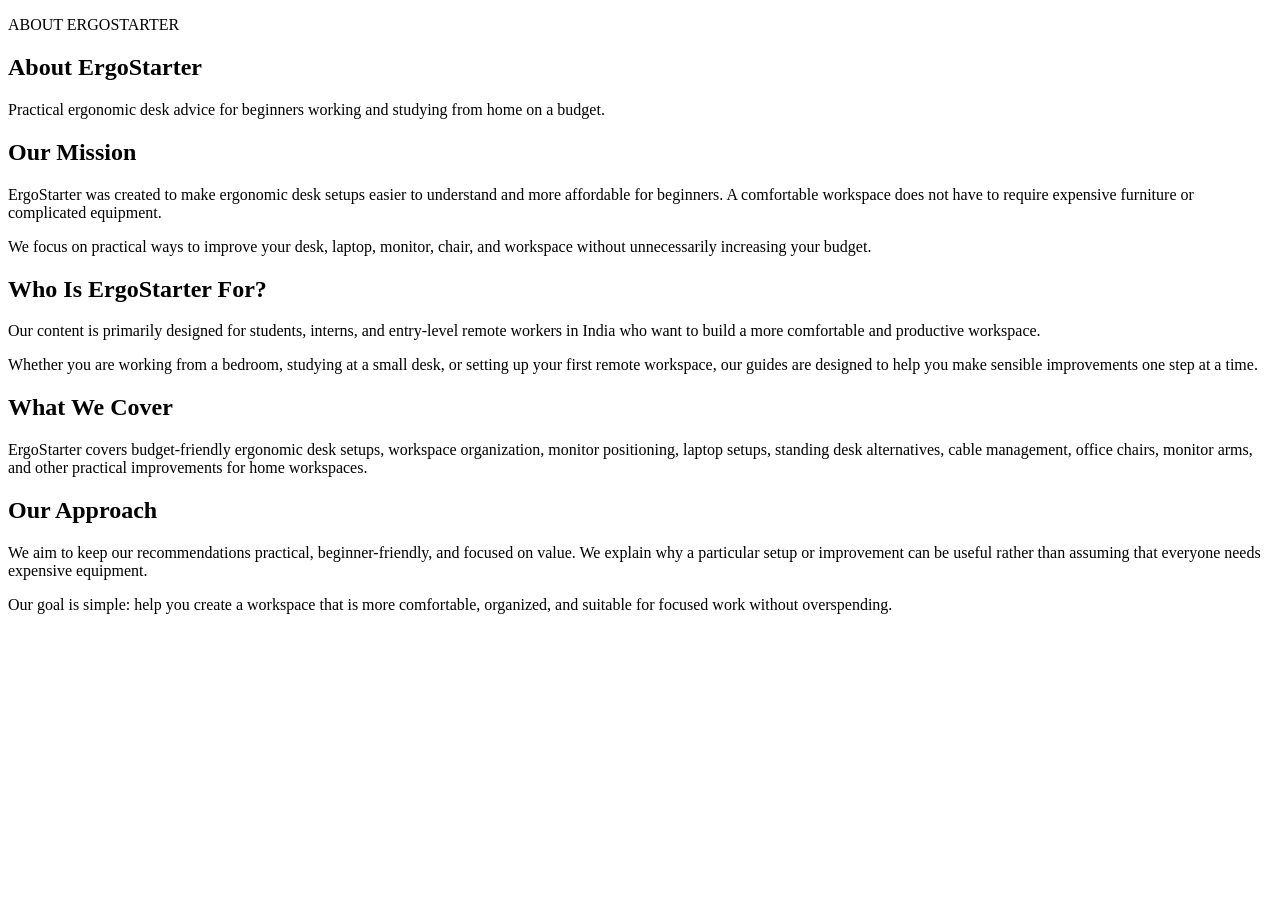
==== ErgoStrater-main/about/index.html @ 5c1806fb "Pre_existing ErgoStarter website" ====
<!DOCTYPE html>
<html lang="en">
<head>
    <meta charset="UTF-8">
    <meta name="viewport" content="width=device-width, initial-scale=1.0">

    <title>About ErgoStarter | Affordable Ergonomic Desk Setups</title>

    <meta
        name="description"
        content="Learn about ErgoStarter and our mission to help students, interns, and beginner remote workers in India create affordable ergonomic desk setups."
    >

    <link rel="canonical" href="https://ergostarter.pro/about/">

    <link rel="stylesheet" href="/assets/css/style.css">
    <link rel="stylesheet" href="/assets/css/components.css">
    <link rel="stylesheet" href="/assets/css/responsive.css">

<!-- Google tag (gtag.js) -->
<script async src="https://www.googletagmanager.com/gtm.js?id=GTM-KK4GDS9F"></script>
<script>
  window.dataLayer = window.dataLayer || [];
  function gtag(){dataLayer.push(arguments);}
  gtag('js', new Date());
</script>

<!-- OpenGraph Metadata -->
<meta property="og:type" content="website" />
<meta property="og:site_name" content="ErgoStarter" />
<meta property="og:title" content="ErgoStarter: Budget Ergonomic Desk Setups in India" />
<meta property="og:description" content="Practical posture fixes, DIY workspace improvements, and budget ergonomic desk gear under ₹5,000 for Indian students and WFH beginners." />
<meta property="og:url" content="https://ergostarter.pro/" />

<!-- JSON-LD Structured Data (Organization & WebSite) -->
<script type="application/ld+json">
{
  "@context": "https://schema.org",
  "@graph": [
    {
      "@type": "Organization",
      "@id": "https://ergostarter.pro/#organization",
      "name": "ErgoStarter",
      "url": "https://ergostarter.pro/",
      "description": "Budget ergonomic workspace design and posture optimization guides for Indian students and remote workers."
    },
    {
      "@type": "WebSite",
      "@id": "https://ergostarter.pro/#website",
      "url": "https://ergostarter.pro/",
      "name": "ErgoStarter",
      "publisher": {
        "@id": "https://ergostarter.pro/#organization"
      }
    }
  ]
}
</script>
</head>

<body>

    <div id="site-header"></div>

    <main>

        <section class="section">
            <div class="container">

                <div class="article-header">

                    <p class="eyebrow">ABOUT ERGOSTARTER</p>

                    <h1>About ErgoStarter</h1>

                    <p class="article-intro">
                        Practical ergonomic desk advice for beginners
                        working and studying from home on a budget.
                    </p>

                </div>

                <div class="article-content">

                    <h2>Our Mission</h2>

                    <p>
                        ErgoStarter was created to make ergonomic desk setups
                        easier to understand and more affordable for beginners.
                        A comfortable workspace does not have to require
                        expensive furniture or complicated equipment.
                    </p>

                    <p>
                        We focus on practical ways to improve your desk,
                        laptop, monitor, chair, and workspace without
                        unnecessarily increasing your budget.
                    </p>

                    <h2>Who Is ErgoStarter For?</h2>

                    <p>
                        Our content is primarily designed for students,
                        interns, and entry-level remote workers in India who
                        want to build a more comfortable and productive
                        workspace.
                    </p>

                    <p>
                        Whether you are working from a bedroom, studying at a
                        small desk, or setting up your first remote workspace,
                        our guides are designed to help you make sensible
                        improvements one step at a time.
                    </p>

                    <h2>What We Cover</h2>

                    <p>
                        ErgoStarter covers budget-friendly ergonomic desk
                        setups, workspace organization, monitor positioning,
                        laptop setups, standing desk alternatives, cable
                        management, office chairs, monitor arms, and other
                        practical improvements for home workspaces.
                    </p>

                    <h2>Our Approach</h2>

                    <p>
                        We aim to keep our recommendations practical,
                        beginner-friendly, and focused on value. We explain
                        why a particular setup or improvement can be useful
                        rather than assuming that everyone needs expensive
                        equipment.
                    </p>

                    <p>
                        Our goal is simple: help you create a workspace that
                        is more comfortable, organized, and suitable for
                        focused work without overspending.
                    </p>

                </div>

            </div>
        </section>

    </main>

    <div id="site-footer"></div>

    <script src="/assets/js/components.js"></script>

</body>
</html>
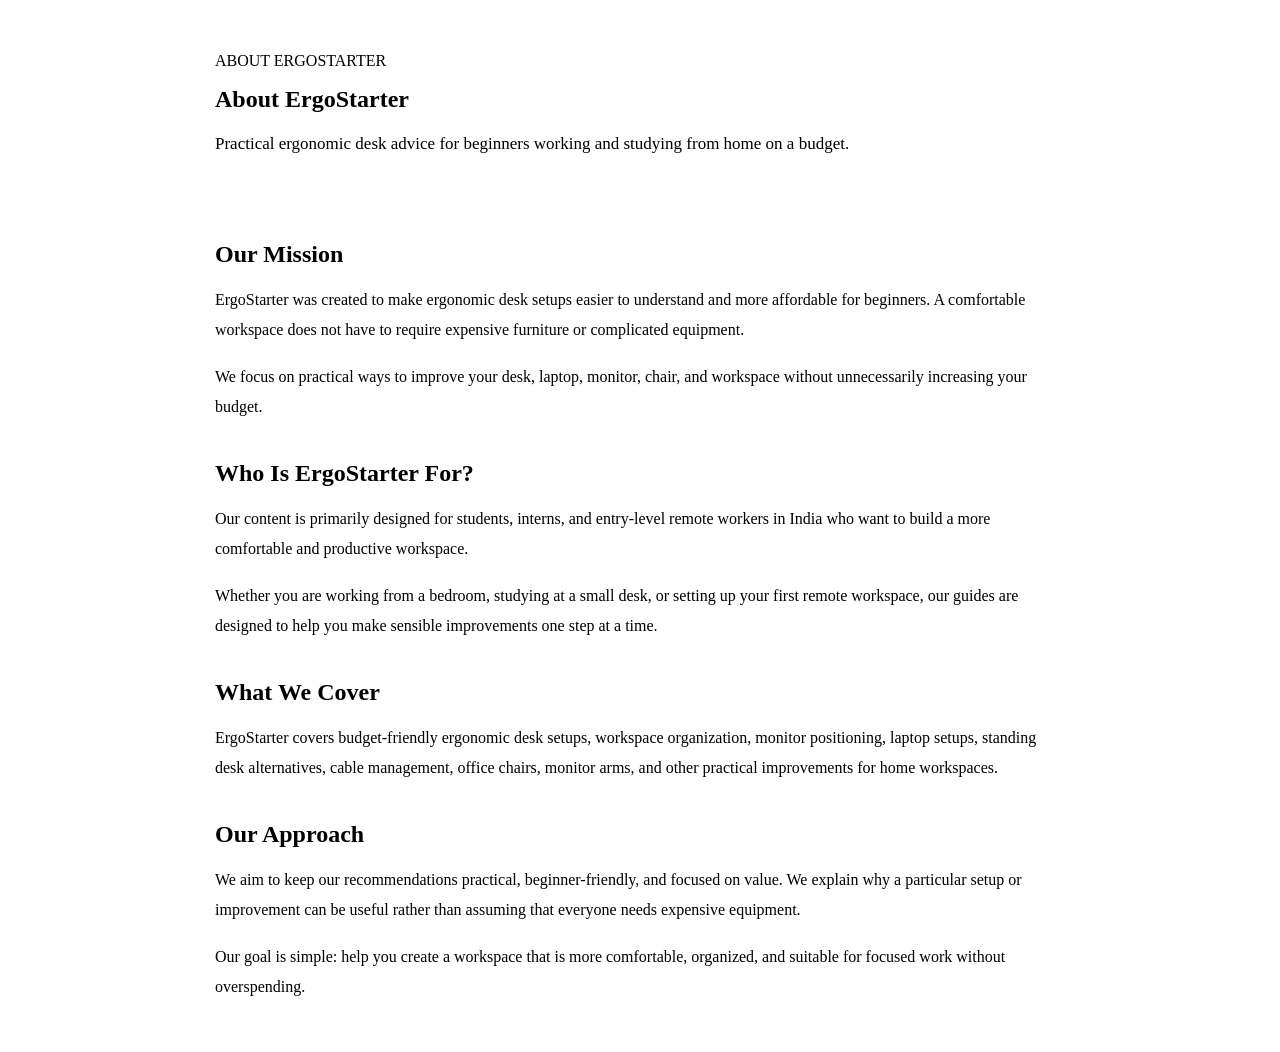
==== commit 40806df2: "Improve website design, layout and responsive styling" ====
--- a/ErgoStrater-main/about/index.html
+++ b/ErgoStrater-main/about/index.html
@@ -56,6 +56,7 @@
   ]
 }
 </script>
+<link rel="stylesheet" href="../assets/css/layout-refinement.css">
 </head>
 
 <body>
@@ -151,4 +152,4 @@
     <script src="/assets/js/components.js"></script>
 
 </body>
-</html>+</html>
--- a/ErgoStrater-main/assets/css/layout-refinement.css
+++ b/ErgoStrater-main/assets/css/layout-refinement.css
@@ -0,0 +1,530 @@
+﻿/* =========================================
+   ERGOSTARTER — GLOBAL LAYOUT REFINEMENT
+   ========================================= */
+
+/* Consistent page width */
+.container {
+    width: min(calc(100% - 64px), 1200px);
+    margin-inline: auto;
+}
+
+.content-container {
+    width: min(calc(100% - 64px), 850px);
+    margin-inline: auto;
+}
+
+/* Consistent section rhythm */
+.value-section,
+.guides-section,
+.gear-section,
+.article-section {
+    padding-top: 80px;
+    padding-bottom: 80px;
+}
+
+/* Section heading spacing */
+.section-header-row {
+    gap: 28px;
+    margin-bottom: 36px;
+}
+
+.section-heading h2 {
+    margin-bottom: 16px;
+}
+
+/* Consistent grid spacing */
+.value-grid,
+.guide-grid,
+.gear-grid {
+    column-gap: 24px;
+    row-gap: 28px;
+}
+
+/* Article readability */
+.article-section .content-container {
+    max-width: 780px;
+}
+
+/* Tablet */
+@media (max-width: 900px) {
+    .container {
+        width: min(calc(100% - 48px), 1200px);
+    }
+
+    .content-container {
+        width: min(calc(100% - 48px), 850px);
+    }
+
+    .value-section,
+    .guides-section,
+    .gear-section,
+    .article-section {
+        padding-top: 64px;
+        padding-bottom: 64px;
+    }
+}
+
+/* Mobile */
+@media (max-width: 600px) {
+    .container {
+        width: calc(100% - 32px);
+    }
+
+    .content-container {
+        width: calc(100% - 32px);
+    }
+
+    .value-section,
+    .guides-section,
+    .gear-section,
+    .article-section {
+        padding-top: 48px;
+        padding-bottom: 48px;
+    }
+
+    .section-header-row {
+        gap: 14px;
+        margin-bottom: 24px;
+    }
+
+    .value-grid,
+    .guide-grid,
+    .gear-grid {
+        row-gap: 20px;
+    }
+}
+
+/* =========================================
+   ERGOSTARTER — CONSISTENT SPACING SYSTEM
+   ========================================= */
+
+/* Desktop layout */
+@media (min-width: 901px) {
+    .hero {
+        padding-top: 76px;
+        padding-bottom: 76px;
+    }
+
+    .search-section {
+        padding-top: 0;
+        padding-bottom: 64px;
+    }
+
+    .value-section,
+    .guides-section,
+    .gear-section,
+    .setup-cta,
+    .newsletter-section,
+    .article-section {
+        padding-top: 72px;
+        padding-bottom: 72px;
+    }
+
+    .value-grid {
+        margin-top: 32px;
+    }
+
+    .section-header-row {
+        margin-bottom: 32px;
+    }
+}
+
+/* Tablet spacing */
+@media (min-width: 601px) and (max-width: 900px) {
+    .hero {
+        padding-top: 60px;
+        padding-bottom: 60px;
+    }
+
+    .value-section,
+    .guides-section,
+    .gear-section,
+    .setup-cta,
+    .newsletter-section,
+    .article-section {
+        padding-top: 56px;
+        padding-bottom: 56px;
+    }
+}
+
+/* Mobile spacing */
+@media (max-width: 600px) {
+    .hero {
+        padding-top: 44px;
+        padding-bottom: 48px;
+    }
+
+    .value-section,
+    .guides-section,
+    .gear-section,
+    .setup-cta,
+    .newsletter-section,
+    .article-section {
+        padding-top: 44px;
+        padding-bottom: 44px;
+    }
+
+    .search-section {
+        padding-bottom: 40px;
+    }
+
+    .section-header-row {
+        margin-bottom: 22px;
+    }
+
+    .value-grid {
+        margin-top: 24px;
+    }
+}
+
+/* =========================================
+   EDITORIAL / ABOUT PAGE LAYOUT
+   ========================================= */
+
+.article-header,
+.article-content {
+    width: 100%;
+    max-width: 850px;
+    margin-left: auto;
+    margin-right: auto;
+}
+
+.article-header {
+    padding: 28px 0 30px;
+}
+
+.article-header h1 {
+    margin-top: 12px;
+    margin-bottom: 16px;
+    line-height: 1.1;
+}
+
+.article-header .article-intro {
+    max-width: 720px;
+    line-height: 1.75;
+    font-size: 17px;
+}
+
+.article-content {
+    padding-top: 34px;
+    padding-bottom: 24px;
+}
+
+.article-content h2 {
+    margin-top: 38px;
+    margin-bottom: 14px;
+    line-height: 1.2;
+}
+
+.article-content h2:first-child {
+    margin-top: 0;
+}
+
+.article-content p {
+    margin-bottom: 18px;
+    line-height: 1.85;
+    max-width: 100%;
+}
+
+@media (max-width: 600px) {
+    .article-header {
+        padding-top: 20px;
+        padding-bottom: 22px;
+    }
+
+    .article-header .article-intro {
+        font-size: 15px;
+    }
+
+    .article-content {
+        padding-top: 26px;
+        padding-bottom: 16px;
+    }
+
+    .article-content h2 {
+        margin-top: 30px;
+        margin-bottom: 12px;
+    }
+
+    .article-content p {
+        line-height: 1.75;
+        margin-bottom: 15px;
+    }
+}
+
+/* =========================================
+   COMPLETE SETUP GUIDE — SPACING REFINEMENT
+   ========================================= */
+
+.article-page .article-header {
+    padding-top: 52px;
+    padding-bottom: 38px;
+}
+
+.article-page .article-header .content-container {
+    max-width: 850px;
+}
+
+.article-page .article-header h1 {
+    margin-top: 12px;
+    margin-bottom: 16px;
+    line-height: 1.12;
+}
+
+.article-page .article-intro {
+    max-width: 760px;
+    line-height: 1.75;
+}
+
+.article-page .article-meta {
+    margin-top: 16px;
+    gap: 12px;
+    flex-wrap: wrap;
+}
+
+.article-page .article-section {
+    padding-top: 38px;
+    padding-bottom: 38px;
+}
+
+.article-page .article-section .content-container {
+    max-width: 760px;
+}
+
+.article-page .article-section h2 {
+    margin-bottom: 16px;
+    line-height: 1.25;
+}
+
+.article-page .article-section p {
+    margin-bottom: 14px;
+    font-size: 16px;
+    line-height: 1.8;
+}
+
+.article-page .article-highlight {
+    padding: 26px 30px;
+    border-radius: 14px;
+}
+
+.article-page .article-toc {
+    gap: 8px;
+    margin-top: 18px;
+}
+
+.article-page .article-toc a {
+    padding: 11px 16px;
+    line-height: 1.5;
+}
+
+.article-page .article-tip {
+    margin-top: 18px;
+    padding: 16px 20px;
+    line-height: 1.7;
+}
+
+.article-page .article-section:last-of-type {
+    padding-bottom: 48px;
+}
+
+/* Mobile */
+@media (max-width: 600px) {
+    .article-page .article-header {
+        padding-top: 34px;
+        padding-bottom: 28px;
+    }
+
+    .article-page .article-section {
+        padding-top: 30px;
+        padding-bottom: 30px;
+    }
+
+    .article-page .article-section .content-container {
+        max-width: 100%;
+    }
+
+    .article-page .article-highlight {
+        padding: 20px;
+    }
+
+    .article-page .article-toc a {
+        padding: 10px 12px;
+    }
+}
+
+/* =========================================
+   COMPLETE SETUP GUIDE — FINAL CTA
+   ========================================= */
+
+.article-page .article-cta {
+    padding: 64px 24px;
+    background: #172b22;
+    color: #ffffff;
+}
+
+.article-page .article-cta .content-container {
+    max-width: 760px;
+    margin-inline: auto;
+    text-align: center;
+}
+
+.article-page .article-cta h2 {
+    max-width: 680px;
+    margin: 0 auto 18px;
+    color: #ffffff;
+    font-size: clamp(28px, 3.5vw, 40px);
+    line-height: 1.2;
+}
+
+.article-page .article-cta p {
+    max-width: 620px;
+    margin: 0 auto 26px;
+    color: #dce6df;
+    font-size: 16px;
+    line-height: 1.75;
+}
+
+.article-page .article-cta-actions {
+    display: flex;
+    justify-content: center;
+    align-items: center;
+    gap: 14px;
+    flex-wrap: wrap;
+}
+
+.article-page .article-cta-actions .btn {
+    min-height: 44px;
+    padding: 12px 22px;
+}
+
+@media (max-width: 600px) {
+    .article-page .article-cta {
+        padding: 46px 20px;
+    }
+
+    .article-page .article-cta-actions {
+        flex-direction: column;
+        gap: 12px;
+    }
+
+    .article-page .article-cta-actions .btn {
+        width: 100%;
+    }
+}
+
+/* =========================================
+   COMPLETE SETUP GUIDE — CONSISTENT STEPS
+   ========================================= */
+
+.article-page #desk-height,
+.article-page #monitor-position,
+.article-page #laptop-setup,
+.article-page #chair-posture,
+.article-page #diy-upgrades,
+.article-page #upgrade-priority {
+    background: #f7f8f5;
+    border-bottom: 1px solid #e8ece6;
+}
+
+.article-page #desk-height {
+    border-top: 1px solid #e8ece6;
+}
+
+.article-page #upgrade-priority {
+    border-bottom: 0;
+}
+
+
+/* =========================================
+   GUIDES PAGE — SPACING REFINEMENT
+   ========================================= */
+
+.guides-page > .hero {
+    min-height: 0;
+    padding-block: clamp(64px, 8vw, 100px);
+}
+
+.guides-page > .hero .container {
+    gap: clamp(40px, 6vw, 80px);
+}
+
+.guides-page > .article-section {
+    padding-block: clamp(48px, 6vw, 72px);
+}
+
+.guides-page > .article-section .content-container {
+    max-width: 850px;
+}
+
+.guides-page > .value-section {
+    padding-block: clamp(56px, 7vw, 88px);
+}
+
+.guides-page > .value-section .section-heading {
+    margin-bottom: 28px;
+}
+
+.guides-page .guide-grid {
+    gap: 24px;
+    align-items: stretch;
+}
+
+.guides-page .guide-card {
+    height: 100%;
+}
+
+/* Tablet */
+@media (max-width: 900px) {
+    .guides-page > .hero {
+        padding-block: 60px;
+    }
+
+    .guides-page > .hero .container {
+        gap: 36px;
+    }
+}
+
+/* Mobile */
+@media (max-width: 600px) {
+    .guides-page > .hero {
+        padding-block: 44px;
+    }
+
+    .guides-page > .article-section {
+        padding-block: 40px;
+    }
+
+    .guides-page > .value-section {
+        padding-block: 48px;
+    }
+
+    .guides-page > .value-section .section-heading {
+        margin-bottom: 22px;
+    }
+
+    .guides-page .guide-grid {
+        gap: 18px;
+    }
+}
+
+
+/* Gear page: upgrade order layout */
+.article-list .article-tip {
+    display: flex;
+    flex-direction: column;
+    align-items: flex-start;
+    gap: 8px;
+    margin-top: 12px;
+    padding: 16px 20px;
+}
+
+.article-list .article-tip strong {
+    white-space: normal;
+    line-height: 1.5;
+}
+
+.article-list .article-tip p {
+    margin: 0;
+    line-height: 1.7;
+}
+
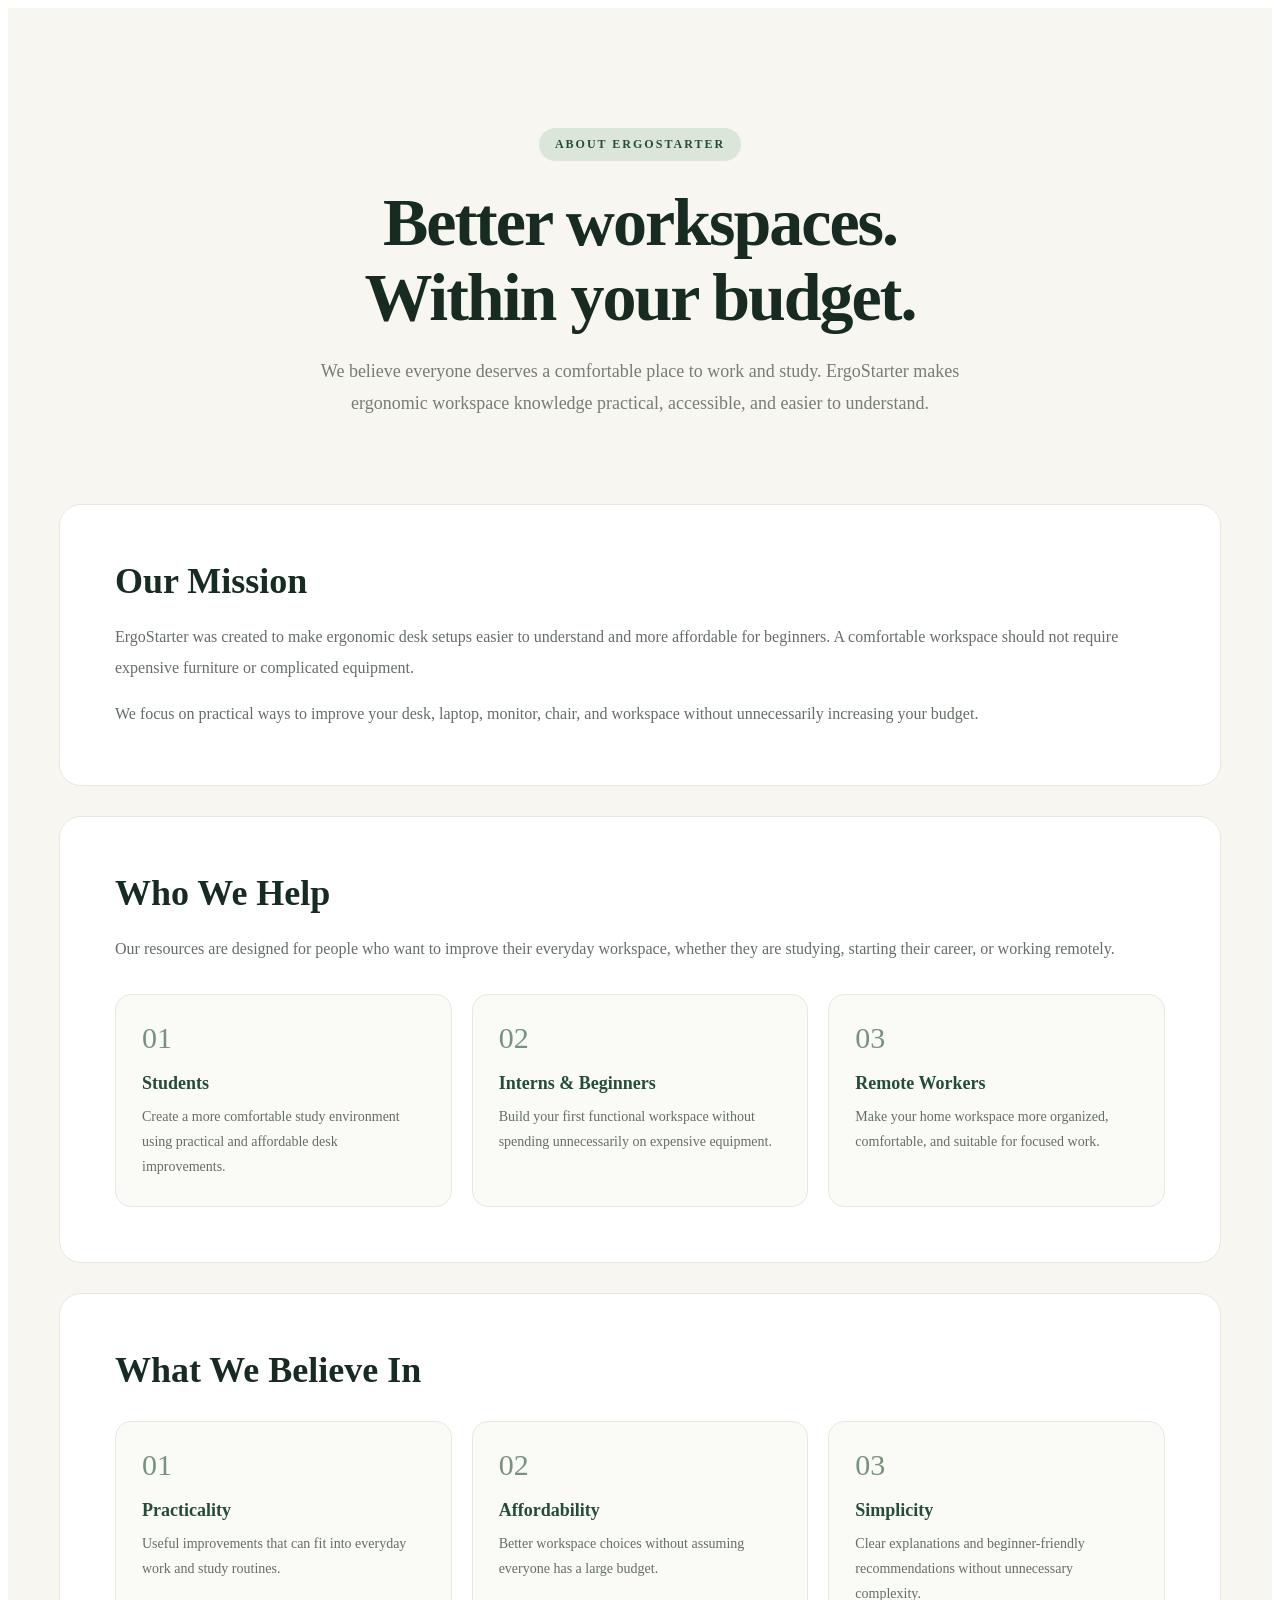
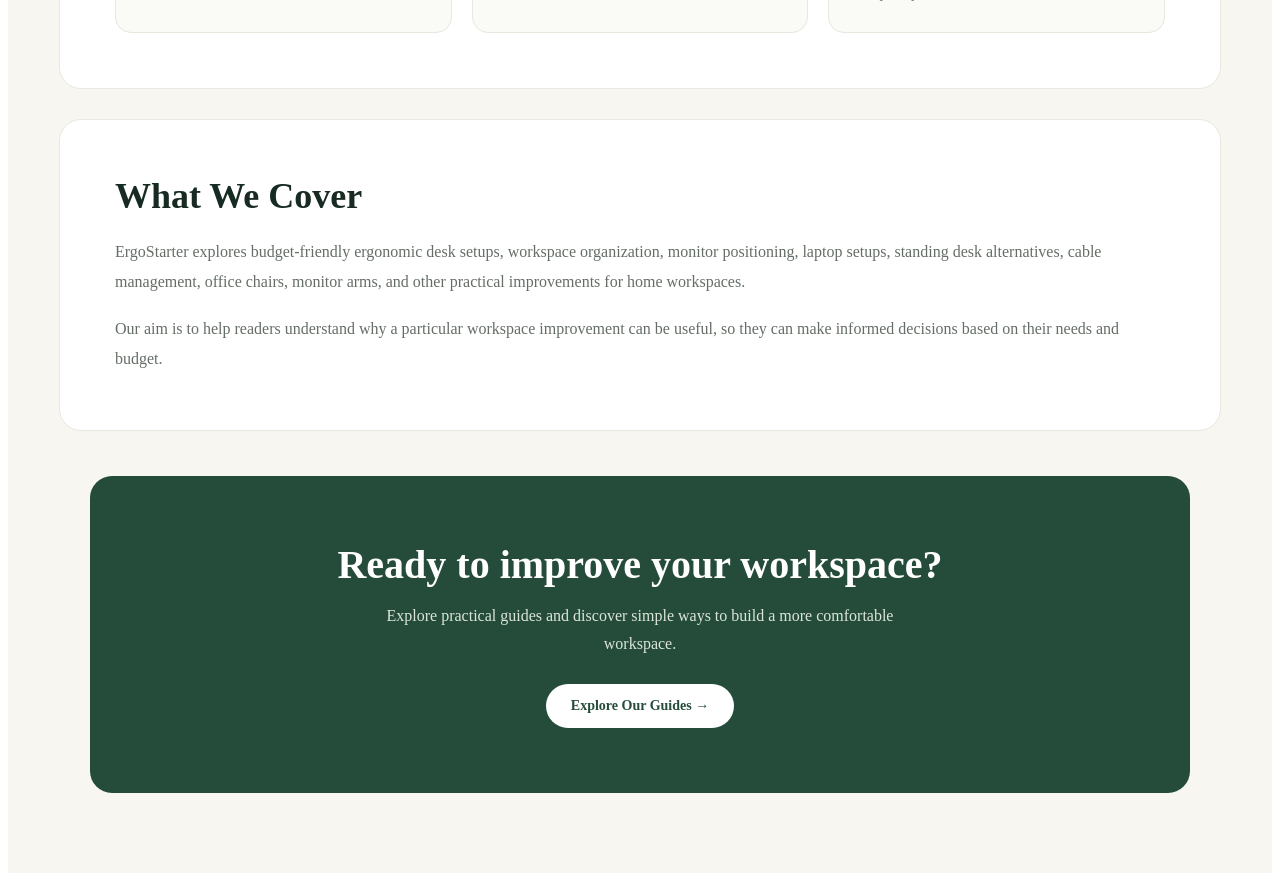
==== commit 95c1f8d7: "Improve frontend design and polish website pages" ====
--- a/ErgoStrater-main/about/index.html
+++ b/ErgoStrater-main/about/index.html
@@ -1,148 +1,354 @@
-<!DOCTYPE html>
+﻿<!DOCTYPE html>
 <html lang="en">
 <head>
     <meta charset="UTF-8">
     <meta name="viewport" content="width=device-width, initial-scale=1.0">
 
-    <title>About ErgoStarter | Affordable Ergonomic Desk Setups</title>
-
-    <meta
-        name="description"
-        content="Learn about ErgoStarter and our mission to help students, interns, and beginner remote workers in India create affordable ergonomic desk setups."
-    >
+    <title>About ErgoStarter | Our Mission & Approach</title>
+
+    <meta name="description" content="Discover ErgoStarter's mission to help students, interns, and remote workers build comfortable and affordable ergonomic workspaces in India.">
 
     <link rel="canonical" href="https://ergostarter.pro/about/">
 
     <link rel="stylesheet" href="/assets/css/style.css">
     <link rel="stylesheet" href="/assets/css/components.css">
     <link rel="stylesheet" href="/assets/css/responsive.css">
-
-<!-- Google tag (gtag.js) -->
-<script async src="https://www.googletagmanager.com/gtm.js?id=GTM-KK4GDS9F"></script>
-<script>
-  window.dataLayer = window.dataLayer || [];
-  function gtag(){dataLayer.push(arguments);}
-  gtag('js', new Date());
-</script>
-
-<!-- OpenGraph Metadata -->
-<meta property="og:type" content="website" />
-<meta property="og:site_name" content="ErgoStarter" />
-<meta property="og:title" content="ErgoStarter: Budget Ergonomic Desk Setups in India" />
-<meta property="og:description" content="Practical posture fixes, DIY workspace improvements, and budget ergonomic desk gear under ₹5,000 for Indian students and WFH beginners." />
-<meta property="og:url" content="https://ergostarter.pro/" />
-
-<!-- JSON-LD Structured Data (Organization & WebSite) -->
-<script type="application/ld+json">
-{
-  "@context": "https://schema.org",
-  "@graph": [
-    {
-      "@type": "Organization",
-      "@id": "https://ergostarter.pro/#organization",
-      "name": "ErgoStarter",
-      "url": "https://ergostarter.pro/",
-      "description": "Budget ergonomic workspace design and posture optimization guides for Indian students and remote workers."
-    },
-    {
-      "@type": "WebSite",
-      "@id": "https://ergostarter.pro/#website",
-      "url": "https://ergostarter.pro/",
-      "name": "ErgoStarter",
-      "publisher": {
-        "@id": "https://ergostarter.pro/#organization"
-      }
-    }
-  ]
-}
-</script>
-<link rel="stylesheet" href="../assets/css/layout-refinement.css">
+    <link rel="stylesheet" href="../assets/css/layout-refinement.css">
+
+    <meta property="og:type" content="website">
+    <meta property="og:site_name" content="ErgoStarter">
+    <meta property="og:title" content="About ErgoStarter | Our Mission & Approach">
+    <meta property="og:description" content="We make ergonomic workspace knowledge practical and accessible for students, interns, and beginner remote workers.">
+    <meta property="og:url" content="https://ergostarter.pro/about/">
+
+    <style>
+        .about-page {
+            background: #f7f6f0;
+            padding-bottom: 80px;
+        }
+
+        .about-hero {
+            padding: clamp(75px, 10vw, 120px) 24px 85px;
+            text-align: center;
+        }
+
+        .about-hero-inner {
+            max-width: 850px;
+            margin: auto;
+        }
+
+        .about-eyebrow {
+            display: inline-block;
+            padding: 9px 16px;
+            border-radius: 50px;
+            background: #dce6d8;
+            color: #254c3b;
+            font-size: 12px;
+            font-weight: 700;
+            letter-spacing: 2px;
+        }
+
+        .about-hero h1 {
+            margin: 24px 0 20px;
+            color: #172b22;
+            font-family: Georgia, serif;
+            font-size: clamp(40px, 6vw, 68px);
+            line-height: 1.1;
+            letter-spacing: -2px;
+        }
+
+        .about-hero p {
+            max-width: 650px;
+            margin: auto;
+            color: #777d75;
+            font-size: 18px;
+            line-height: 1.8;
+        }
+
+        .about-section {
+            width: min(calc(100% - 48px), 1050px);
+            margin: 0 auto 30px;
+            padding: clamp(30px, 5vw, 55px);
+            border: 1px solid #e8e8df;
+            border-radius: 22px;
+            background: #fff;
+        }
+
+        .about-section h2 {
+            margin: 0 0 20px;
+            color: #172b22;
+            font-family: Georgia, serif;
+            font-size: clamp(27px, 4vw, 36px);
+        }
+
+        .about-section p {
+            color: #656e66;
+            font-size: 16px;
+            line-height: 1.9;
+        }
+
+        .about-section p:last-child {
+            margin-bottom: 0;
+        }
+
+        .about-audience-grid,
+        .about-values-grid {
+            display: grid;
+            grid-template-columns: repeat(3, 1fr);
+            gap: 20px;
+            margin-top: 30px;
+        }
+
+        .about-card {
+            padding: 26px;
+            border: 1px solid #e8e8df;
+            border-radius: 16px;
+            background: #fafaf7;
+        }
+
+        .about-card .card-number {
+            display: block;
+            margin-bottom: 18px;
+            color: #78927e;
+            font-family: Georgia, serif;
+            font-size: 30px;
+        }
+
+        .about-card h3 {
+            margin: 0 0 10px;
+            color: #254c3b;
+            font-size: 18px;
+        }
+
+        .about-card p {
+            margin: 0;
+            font-size: 14px;
+            line-height: 1.8;
+        }
+
+        .about-cta {
+            width: min(calc(100% - 48px), 1050px);
+            margin: 45px auto 0;
+            padding: clamp(35px, 6vw, 65px) 25px;
+            border-radius: 22px;
+            background: #254c3b;
+            text-align: center;
+        }
+
+        .about-cta h2 {
+            margin: 0 0 14px;
+            color: #fff;
+            font-family: Georgia, serif;
+            font-size: clamp(28px, 4vw, 40px);
+        }
+
+        .about-cta p {
+            max-width: 550px;
+            margin: 0 auto 25px;
+            color: #dce6d8;
+            line-height: 1.8;
+        }
+
+        .about-cta a {
+            display: inline-flex;
+            align-items: center;
+            justify-content: center;
+            padding: 14px 25px;
+            border-radius: 50px;
+            background: #fff;
+            color: #254c3b;
+            font-size: 14px;
+            font-weight: 700;
+            text-decoration: none;
+            transition: transform 0.2s ease;
+        }
+
+        .about-cta a:hover {
+            transform: translateY(-2px);
+        }
+
+        @media (max-width: 700px) {
+            .about-audience-grid,
+            .about-values-grid {
+                grid-template-columns: 1fr;
+            }
+
+            .about-hero {
+                padding-top: 65px;
+                padding-bottom: 55px;
+            }
+
+            .about-section {
+                width: calc(100% - 32px);
+                padding: 28px 22px;
+                margin-bottom: 18px;
+            }
+
+            .about-cta {
+                width: calc(100% - 32px);
+            }
+        }
+
+        @media (prefers-reduced-motion: reduce) {
+            .about-cta a {
+                transition: none;
+            }
+        }
+    </style>
 </head>
 
 <body>
 
     <div id="site-header"></div>
 
-    <main>
-
-        <section class="section">
-            <div class="container">
-
-                <div class="article-header">
-
-                    <p class="eyebrow">ABOUT ERGOSTARTER</p>
-
-                    <h1>About ErgoStarter</h1>
-
-                    <p class="article-intro">
-                        Practical ergonomic desk advice for beginners
-                        working and studying from home on a budget.
-                    </p>
-
-                </div>
-
-                <div class="article-content">
-
-                    <h2>Our Mission</h2>
-
-                    <p>
-                        ErgoStarter was created to make ergonomic desk setups
-                        easier to understand and more affordable for beginners.
-                        A comfortable workspace does not have to require
-                        expensive furniture or complicated equipment.
-                    </p>
-
-                    <p>
-                        We focus on practical ways to improve your desk,
-                        laptop, monitor, chair, and workspace without
-                        unnecessarily increasing your budget.
-                    </p>
-
-                    <h2>Who Is ErgoStarter For?</h2>
-
-                    <p>
-                        Our content is primarily designed for students,
-                        interns, and entry-level remote workers in India who
-                        want to build a more comfortable and productive
-                        workspace.
-                    </p>
-
-                    <p>
-                        Whether you are working from a bedroom, studying at a
-                        small desk, or setting up your first remote workspace,
-                        our guides are designed to help you make sensible
-                        improvements one step at a time.
-                    </p>
-
-                    <h2>What We Cover</h2>
-
-                    <p>
-                        ErgoStarter covers budget-friendly ergonomic desk
-                        setups, workspace organization, monitor positioning,
-                        laptop setups, standing desk alternatives, cable
-                        management, office chairs, monitor arms, and other
-                        practical improvements for home workspaces.
-                    </p>
-
-                    <h2>Our Approach</h2>
-
-                    <p>
-                        We aim to keep our recommendations practical,
-                        beginner-friendly, and focused on value. We explain
-                        why a particular setup or improvement can be useful
-                        rather than assuming that everyone needs expensive
-                        equipment.
-                    </p>
-
-                    <p>
-                        Our goal is simple: help you create a workspace that
-                        is more comfortable, organized, and suitable for
-                        focused work without overspending.
-                    </p>
-
-                </div>
+    <main class="about-page">
+
+        <section class="about-hero">
+            <div class="about-hero-inner">
+
+                <span class="about-eyebrow">ABOUT ERGOSTARTER</span>
+
+                <h1>Better workspaces.<br>Within your budget.</h1>
+
+                <p>
+                    We believe everyone deserves a comfortable place to work
+                    and study. ErgoStarter makes ergonomic workspace knowledge
+                    practical, accessible, and easier to understand.
+                </p>
 
             </div>
+        </section>
+
+        <section class="about-section">
+
+            <h2>Our Mission</h2>
+
+            <p>
+                ErgoStarter was created to make ergonomic desk setups easier
+                to understand and more affordable for beginners. A comfortable
+                workspace should not require expensive furniture or complicated
+                equipment.
+            </p>
+
+            <p>
+                We focus on practical ways to improve your desk, laptop,
+                monitor, chair, and workspace without unnecessarily increasing
+                your budget.
+            </p>
+
+        </section>
+
+        <section class="about-section">
+
+            <h2>Who We Help</h2>
+
+            <p>
+                Our resources are designed for people who want to improve
+                their everyday workspace, whether they are studying,
+                starting their career, or working remotely.
+            </p>
+
+            <div class="about-audience-grid">
+
+                <article class="about-card">
+                    <span class="card-number">01</span>
+                    <h3>Students</h3>
+                    <p>
+                        Create a more comfortable study environment using
+                        practical and affordable desk improvements.
+                    </p>
+                </article>
+
+                <article class="about-card">
+                    <span class="card-number">02</span>
+                    <h3>Interns & Beginners</h3>
+                    <p>
+                        Build your first functional workspace without
+                        spending unnecessarily on expensive equipment.
+                    </p>
+                </article>
+
+                <article class="about-card">
+                    <span class="card-number">03</span>
+                    <h3>Remote Workers</h3>
+                    <p>
+                        Make your home workspace more organized,
+                        comfortable, and suitable for focused work.
+                    </p>
+                </article>
+
+            </div>
+
+        </section>
+
+        <section class="about-section">
+
+            <h2>What We Believe In</h2>
+
+            <div class="about-values-grid">
+
+                <article class="about-card">
+                    <span class="card-number">01</span>
+                    <h3>Practicality</h3>
+                    <p>
+                        Useful improvements that can fit into everyday
+                        work and study routines.
+                    </p>
+                </article>
+
+                <article class="about-card">
+                    <span class="card-number">02</span>
+                    <h3>Affordability</h3>
+                    <p>
+                        Better workspace choices without assuming
+                        everyone has a large budget.
+                    </p>
+                </article>
+
+                <article class="about-card">
+                    <span class="card-number">03</span>
+                    <h3>Simplicity</h3>
+                    <p>
+                        Clear explanations and beginner-friendly
+                        recommendations without unnecessary complexity.
+                    </p>
+                </article>
+
+            </div>
+
+        </section>
+
+        <section class="about-section">
+
+            <h2>What We Cover</h2>
+
+            <p>
+                ErgoStarter explores budget-friendly ergonomic desk setups,
+                workspace organization, monitor positioning, laptop setups,
+                standing desk alternatives, cable management, office chairs,
+                monitor arms, and other practical improvements for home
+                workspaces.
+            </p>
+
+            <p>
+                Our aim is to help readers understand why a particular
+                workspace improvement can be useful, so they can make
+                informed decisions based on their needs and budget.
+            </p>
+
+        </section>
+
+        <section class="about-cta">
+
+            <h2>Ready to improve your workspace?</h2>
+
+            <p>
+                Explore practical guides and discover simple ways to build
+                a more comfortable workspace.
+            </p>
+
+            <a href="/guides/">Explore Our Guides &rarr;</a>
+
         </section>
 
     </main>
